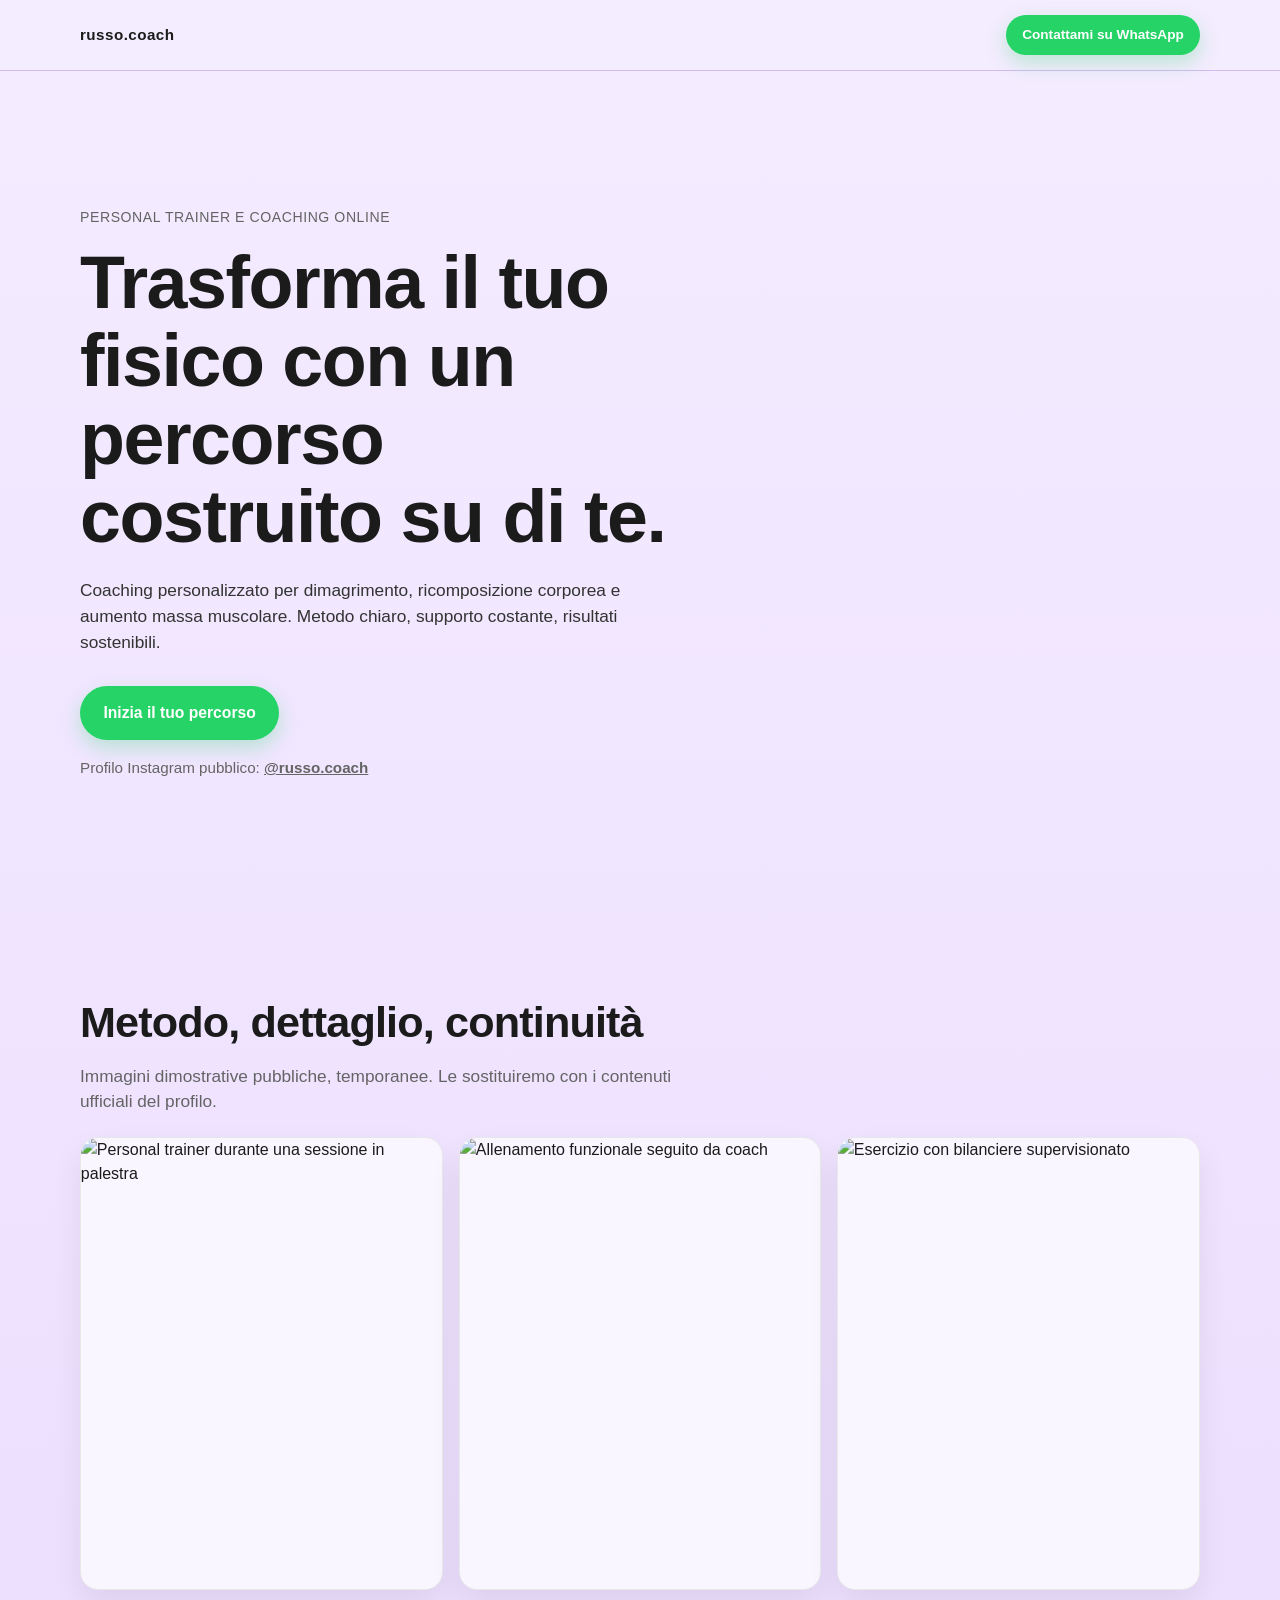
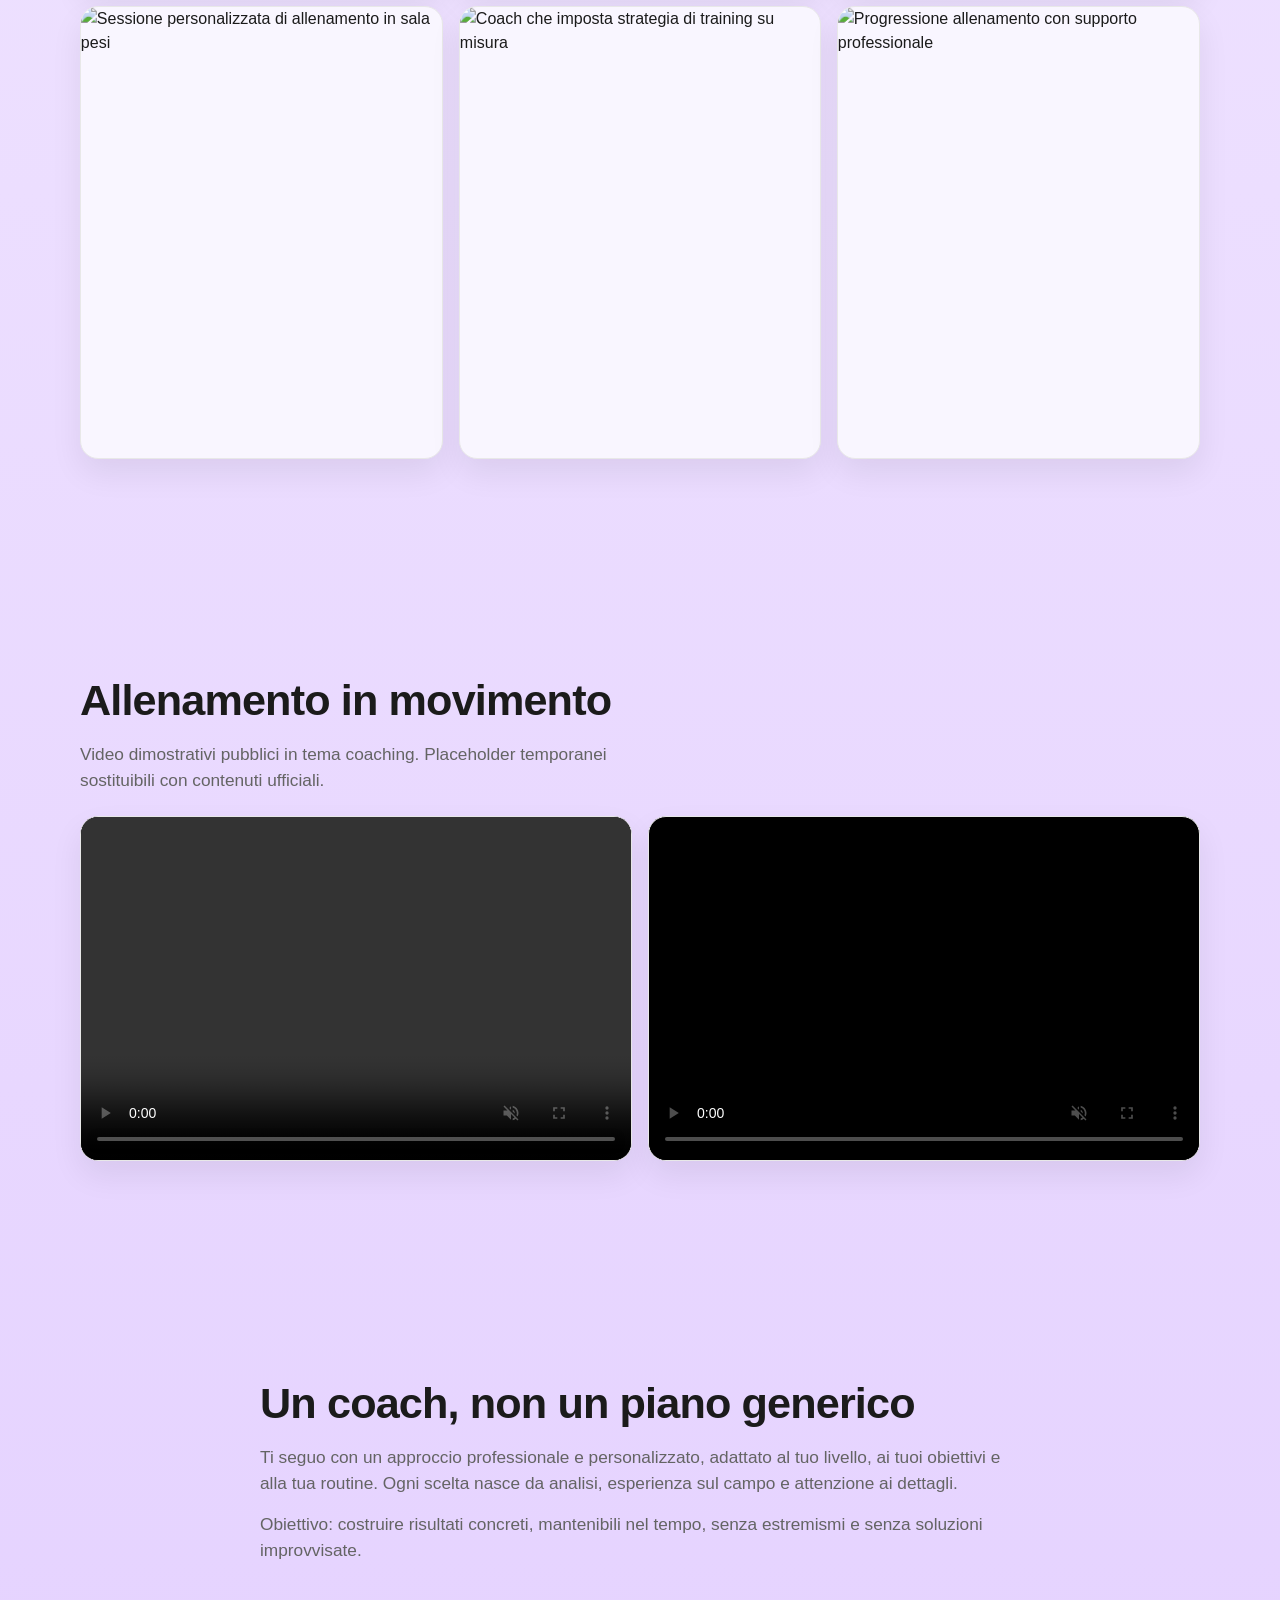
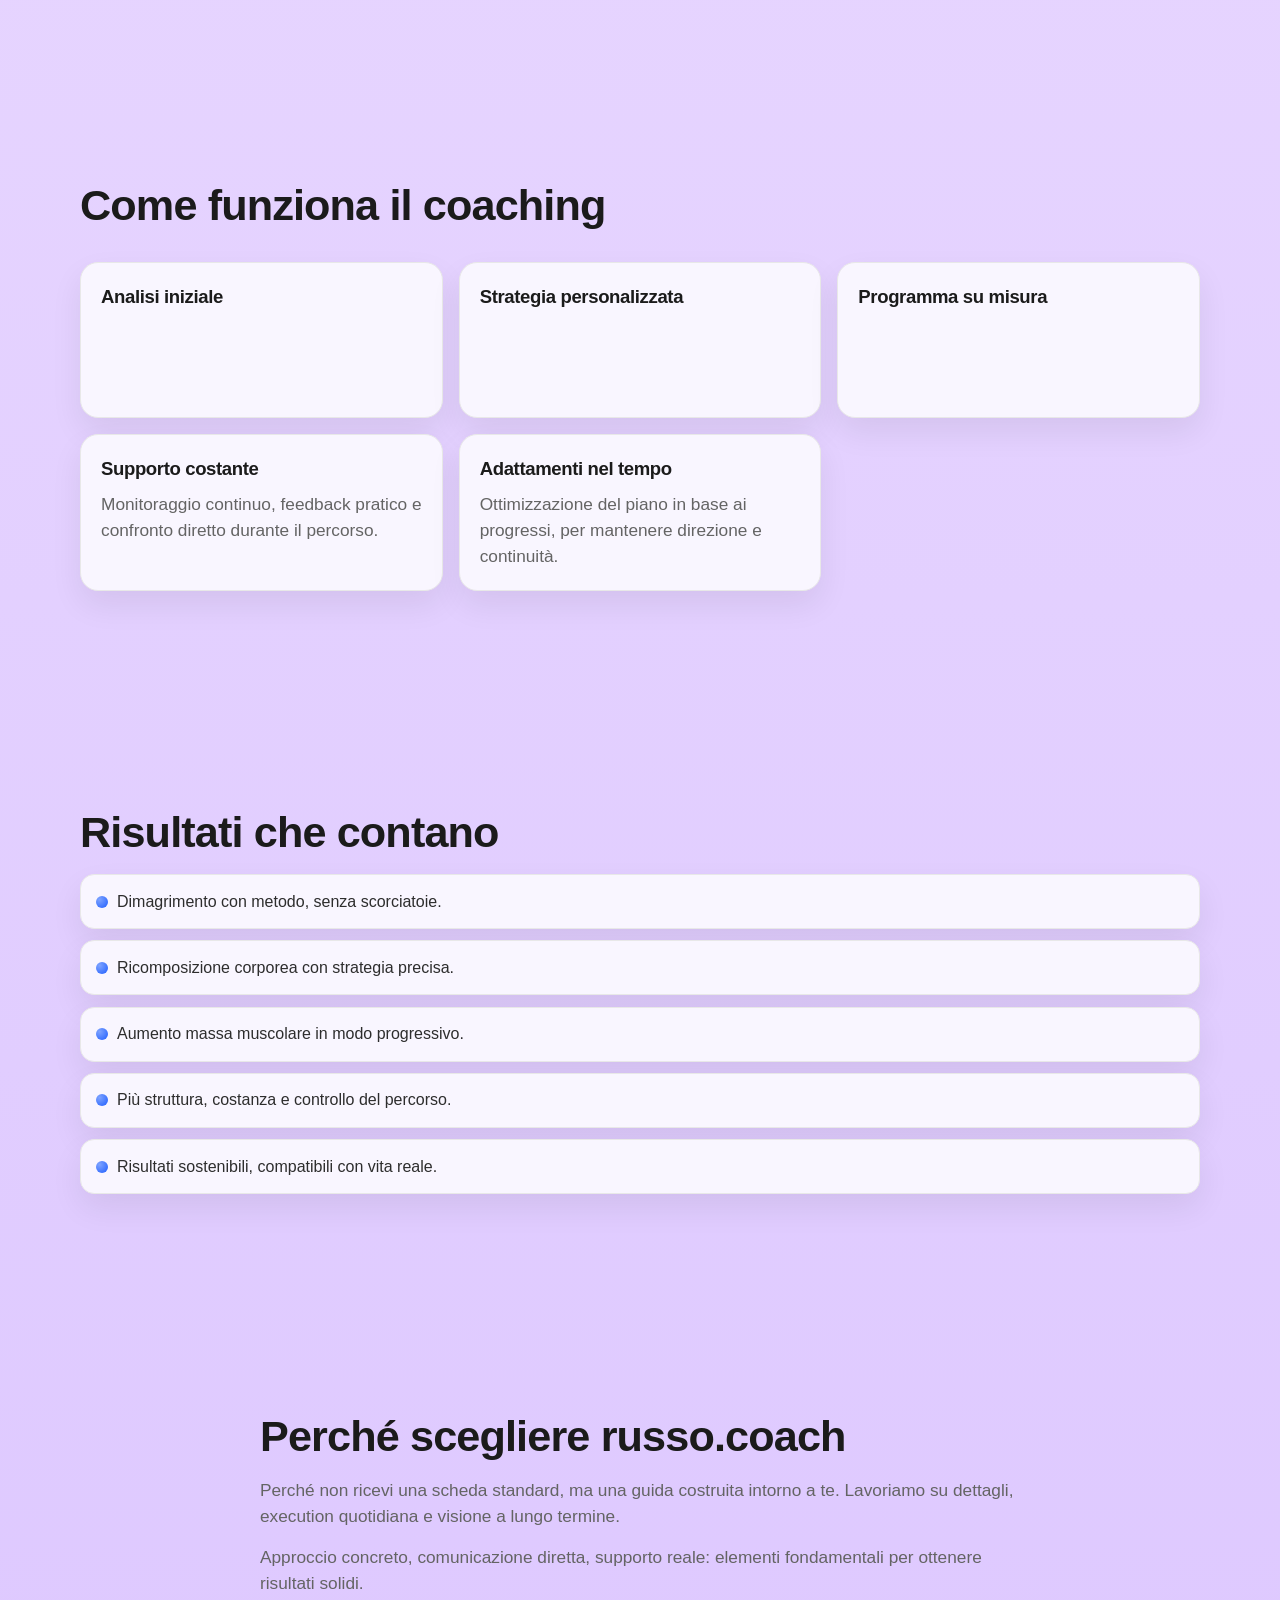
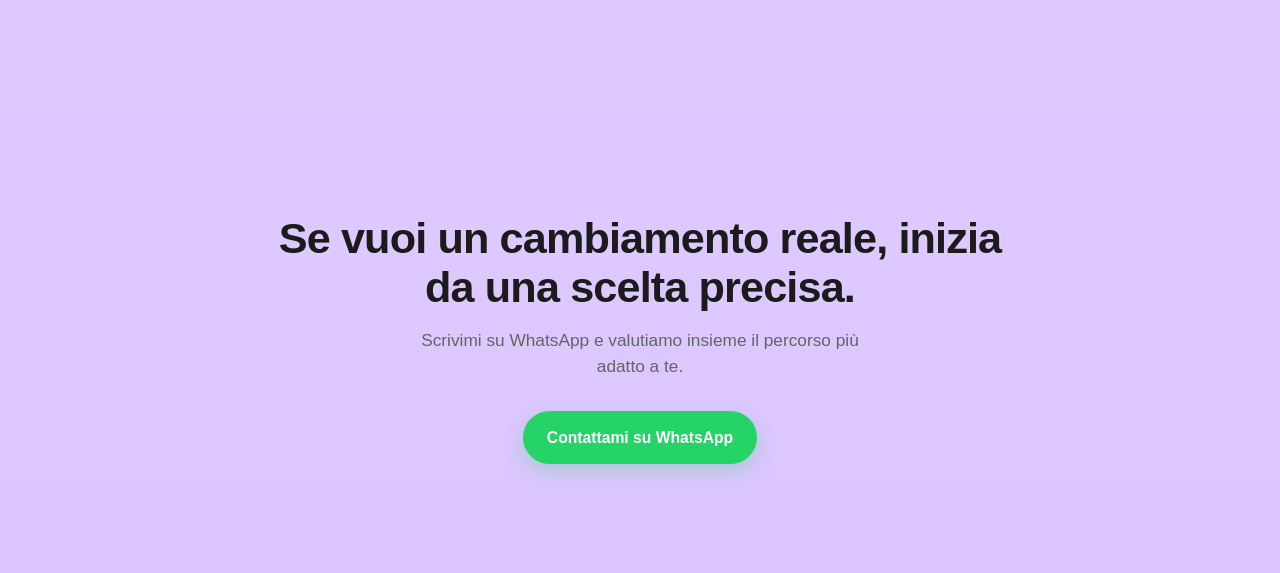
==== index.html @ 24e74a69 "Initial" ====
<!doctype html>
<html lang="it">
<head>
  <meta charset="utf-8">
  <meta name="viewport" content="width=device-width, initial-scale=1">
  <title>Russo Coach | Personal Trainer e Coaching Online</title>
  <meta name="description" content="Coaching personalizzato per ricomposizione corporea, dimagrimento e aumento massa muscolare. Percorso su misura con supporto costante.">
  <meta property="og:title" content="Russo Coach | Personal Trainer e Coaching Online">
  <meta property="og:description" content="Percorso personalizzato, supporto reale, risultati concreti e sostenibili.">
  <meta property="og:type" content="website">
  <meta property="og:locale" content="it_IT">
  <meta property="og:url" content="https://example.com">
  <!-- favicon: sostituire con /favicon.ico -->
  <link rel="stylesheet" href="style.css">
</head>
<body>
  <header class="site-header" aria-label="Intestazione principale">
    <div class="container header-inner">
      <a class="brand" href="#top" aria-label="Russo Coach">russo.coach</a>
      <a class="cta cta-small" href="https://wa.me/393336451537" target="_blank" rel="noopener noreferrer" aria-label="Contattami su WhatsApp">Contattami su WhatsApp</a>
    </div>
  </header>

  <main id="top">
    <section class="hero section reveal" aria-labelledby="hero-title">
      <div class="container">
        <p class="eyebrow">Personal Trainer e Coaching Online</p>
        <h1 id="hero-title">Trasforma il tuo fisico con un percorso costruito su di te.</h1>
        <p class="lead">Coaching personalizzato per dimagrimento, ricomposizione corporea e aumento massa muscolare. Metodo chiaro, supporto costante, risultati sostenibili.</p>
        <a class="cta" href="https://wa.me/393336451537" target="_blank" rel="noopener noreferrer">Inizia il tuo percorso</a>
        <p class="trust">Profilo Instagram pubblico: <a href="https://www.instagram.com/russo.coach/" target="_blank" rel="noopener noreferrer"><strong>@russo.coach</strong></a></p>
      </div>
    </section>

    <section class="section reveal" aria-labelledby="gallery-title">
      <div class="container">
        <h2 id="gallery-title">Metodo, dettaglio, continuità</h2>
        <p class="section-intro">Immagini dimostrative pubbliche, temporanee. Le sostituiremo con i contenuti ufficiali del profilo.</p>
        <div class="media-grid" role="list">
          <figure class="media-item" role="listitem">
            <img src="https://images.pexels.com/photos/841130/pexels-photo-841130.jpeg?auto=compress&cs=tinysrgb&w=1200" alt="Personal trainer durante una sessione in palestra">
          </figure>
          <figure class="media-item" role="listitem">
            <img src="https://images.pexels.com/photos/4164761/pexels-photo-4164761.jpeg?auto=compress&cs=tinysrgb&w=1200" alt="Allenamento funzionale seguito da coach">
          </figure>
          <figure class="media-item" role="listitem">
            <img src="https://images.pexels.com/photos/4761779/pexels-photo-4761779.jpeg?auto=compress&cs=tinysrgb&w=1200" alt="Esercizio con bilanciere supervisionato">
          </figure>
          <figure class="media-item" role="listitem">
            <img src="https://images.pexels.com/photos/6456205/pexels-photo-6456205.jpeg?auto=compress&cs=tinysrgb&w=1200" alt="Sessione personalizzata di allenamento in sala pesi">
          </figure>
          <figure class="media-item" role="listitem">
            <img src="https://images.pexels.com/photos/4498604/pexels-photo-4498604.jpeg?auto=compress&cs=tinysrgb&w=1200" alt="Coach che imposta strategia di training su misura">
          </figure>
          <figure class="media-item" role="listitem">
            <img src="https://images.pexels.com/photos/6550984/pexels-photo-6550984.jpeg?auto=compress&cs=tinysrgb&w=1200" alt="Progressione allenamento con supporto professionale">
          </figure>
        </div>
      </div>
    </section>

    <section class="section reveal" aria-labelledby="video-title">
      <div class="container">
        <h2 id="video-title">Allenamento in movimento</h2>
        <p class="section-intro">Video dimostrativi pubblici in tema coaching. Placeholder temporanei sostituibili con contenuti ufficiali.</p>
        <div class="video-grid" role="list">
          <figure class="video-item" role="listitem">
            <video controls preload="auto" playsinline muted loop data-firstframe="true">
              <source src="assets/media/video%201.mp4" type="video/mp4">
            </video>
          </figure>
          <figure class="video-item" role="listitem">
            <video controls preload="metadata" playsinline muted loop poster="https://images.pexels.com/photos/4498294/pexels-photo-4498294.jpeg?auto=compress&cs=tinysrgb&w=1200">
              <source src="https://videos.pexels.com/video-files/4498294/4498294-sd_640_360_25fps.mp4" type="video/mp4">
            </video>
          </figure>
        </div>
      </div>
    </section>

    <section class="section reveal" aria-labelledby="coach-title">
      <div class="container narrow">
        <h2 id="coach-title">Un coach, non un piano generico</h2>
        <p>Ti seguo con un approccio professionale e personalizzato, adattato al tuo livello, ai tuoi obiettivi e alla tua routine. Ogni scelta nasce da analisi, esperienza sul campo e attenzione ai dettagli.</p>
        <p>Obiettivo: costruire risultati concreti, mantenibili nel tempo, senza estremismi e senza soluzioni improvvisate.</p>
      </div>
    </section>

    <section class="section reveal" aria-labelledby="services-title">
      <div class="container">
        <h2 id="services-title">Come funziona il coaching</h2>
        <div class="cards" role="list">
          <article class="card" role="listitem">
            <h3>Analisi iniziale</h3>
            <p>Valutazione completa del punto di partenza, dello stile di vita e degli obiettivi reali.</p>
          </article>
          <article class="card" role="listitem">
            <h3>Strategia personalizzata</h3>
            <p>Definizione di un percorso chiaro, calibrato su priorità, tempi e sostenibilità.</p>
          </article>
          <article class="card" role="listitem">
            <h3>Programma su misura</h3>
            <p>Allenamento strutturato in modo progressivo, efficace e coerente con il tuo livello.</p>
          </article>
          <article class="card" role="listitem">
            <h3>Supporto costante</h3>
            <p>Monitoraggio continuo, feedback pratico e confronto diretto durante il percorso.</p>
          </article>
          <article class="card" role="listitem">
            <h3>Adattamenti nel tempo</h3>
            <p>Ottimizzazione del piano in base ai progressi, per mantenere direzione e continuità.</p>
          </article>
        </div>
      </div>
    </section>

    <section class="section reveal" aria-labelledby="benefits-title">
      <div class="container">
        <h2 id="benefits-title">Risultati che contano</h2>
        <ul class="benefits">
          <li>Dimagrimento con metodo, senza scorciatoie.</li>
          <li>Ricomposizione corporea con strategia precisa.</li>
          <li>Aumento massa muscolare in modo progressivo.</li>
          <li>Più struttura, costanza e controllo del percorso.</li>
          <li>Risultati sostenibili, compatibili con vita reale.</li>
        </ul>
      </div>
    </section>

    <section class="section reveal" aria-labelledby="why-title">
      <div class="container narrow">
        <h2 id="why-title">Perché scegliere russo.coach</h2>
        <p>Perché non ricevi una scheda standard, ma una guida costruita intorno a te. Lavoriamo su dettagli, execution quotidiana e visione a lungo termine.</p>
        <p>Approccio concreto, comunicazione diretta, supporto reale: elementi fondamentali per ottenere risultati solidi.</p>
      </div>
    </section>

    <section class="section section-cta reveal" aria-labelledby="final-cta-title">
      <div class="container narrow">
        <h2 id="final-cta-title">Se vuoi un cambiamento reale, inizia da una scelta precisa.</h2>
        <p>Scrivimi su WhatsApp e valutiamo insieme il percorso più adatto a te.</p>
        <a class="cta" href="https://wa.me/393336451537" target="_blank" rel="noopener noreferrer">Contattami su WhatsApp</a>
      </div>
    </section>
  </main>

  <script src="script.js" defer></script>
</body>
</html>
---- style.css ----
:root {
  --bg: #e8defa;
  --surface: #f9f6ff;
  --text: #1b1b1b;
  --muted: #646464;
  --line: #e8e8e8;
  --accent: #25d366;
  --accent-hover: #1fb157;
  --radius: 18px;
  --radius-sm: 999px;
  --shadow: 0 14px 32px rgba(17, 17, 17, 0.07);
  --max-width: 1120px;
  --narrow-width: 760px;
}

* {
  box-sizing: border-box;
}

html {
  scroll-behavior: smooth;
}

body {
  margin: 0;
  font-family: "Avenir Next", "Segoe UI", "Helvetica Neue", sans-serif;
  color: var(--text);
  background: linear-gradient(180deg, #f4ecff 0%, #e8d7ff 50%, #dcc6ff 100%);
  line-height: 1.5;
}

a {
  color: inherit;
}

.site-header {
  position: sticky;
  top: 0;
  z-index: 40;
  backdrop-filter: saturate(1.1) blur(8px);
  background: rgba(245, 236, 255, 0.82);
  border-bottom: 1px solid rgba(203, 182, 239, 0.9);
}

.container {
  width: min(100% - 2rem, var(--max-width));
  margin: 0 auto;
}

.narrow {
  width: min(100% - 2rem, var(--narrow-width));
}

.header-inner {
  min-height: 64px;
  display: flex;
  align-items: center;
  justify-content: space-between;
  gap: 1rem;
}

.brand {
  text-decoration: none;
  font-size: 0.95rem;
  font-weight: 700;
  letter-spacing: 0.03em;
  text-transform: lowercase;
}

.section {
  padding: 5.2rem 0;
}

.hero {
  padding-top: 7rem;
  padding-bottom: 5.8rem;
}

.eyebrow {
  margin: 0 0 1rem;
  color: var(--muted);
  font-size: 0.88rem;
  letter-spacing: 0.04em;
  text-transform: uppercase;
}

h1,
h2,
h3 {
  margin: 0;
  letter-spacing: -0.02em;
}

h1 {
  max-width: 15ch;
  font-size: clamp(2rem, 7.6vw, 4.6rem);
  line-height: 1.06;
}

h2 {
  font-size: clamp(1.55rem, 5vw, 2.7rem);
  line-height: 1.12;
  margin-bottom: 1.1rem;
}

h3 {
  font-size: 1.16rem;
  margin-bottom: 0.55rem;
}

p {
  margin: 0;
  color: var(--muted);
  font-size: clamp(1rem, 2.5vw, 1.08rem);
}

.lead {
  margin-top: 1.35rem;
  max-width: 60ch;
  color: #333;
}

.trust {
  margin-top: 1.1rem;
  font-size: 0.95rem;
}

.cta {
  display: inline-flex;
  align-items: center;
  justify-content: center;
  margin-top: 1.9rem;
  padding: 0.88rem 1.4rem;
  border-radius: var(--radius-sm);
  border: 1px solid transparent;
  background: var(--accent);
  color: #fff;
  font-weight: 600;
  font-size: 0.98rem;
  text-decoration: none;
  transition: transform 0.25s ease, background-color 0.25s ease, box-shadow 0.25s ease;
  box-shadow: 0 8px 20px rgba(37, 211, 102, 0.28);
}

.cta:hover,
.cta:focus-visible {
  background: var(--accent-hover);
  transform: translateY(-1px);
  box-shadow: 0 12px 24px rgba(31, 177, 87, 0.3);
}

.cta:focus-visible {
  outline: 3px solid rgba(37, 211, 102, 0.38);
  outline-offset: 2px;
}

.cta-small {
  margin-top: 0;
  padding: 0.58rem 0.95rem;
  font-size: 0.85rem;
}

.section p + p {
  margin-top: 0.95rem;
}

.section-intro {
  margin-bottom: 1.35rem;
  max-width: 62ch;
}

.media-grid {
  display: grid;
  gap: 0.9rem;
}

.video-grid {
  display: grid;
  gap: 0.9rem;
}

.media-item {
  margin: 0;
  border-radius: var(--radius);
  overflow: hidden;
  border: 1px solid var(--line);
  box-shadow: var(--shadow);
  background: var(--surface);
}

.media-item img {
  display: block;
  width: 100%;
  height: 100%;
  object-fit: cover;
  aspect-ratio: 4 / 5;
  transform: scale(1.001);
  transition: transform 0.6s ease;
}

.media-item:hover img,
.media-item:focus-within img {
  transform: scale(1.05);
}

.video-item {
  margin: 0;
  border-radius: var(--radius);
  overflow: hidden;
  border: 1px solid var(--line);
  box-shadow: var(--shadow);
  background: #000;
}

.video-item video {
  display: block;
  width: 100%;
  aspect-ratio: 16 / 10;
  object-fit: cover;
}

.cards {
  margin-top: 2rem;
  display: grid;
  gap: 0.9rem;
}

.card {
  background: var(--surface);
  border: 1px solid var(--line);
  border-radius: var(--radius);
  padding: 1.25rem;
  box-shadow: var(--shadow);
}

.benefits {
  margin: 1rem 0 0;
  padding: 0;
  list-style: none;
  display: grid;
  gap: 0.72rem;
}

.benefits li {
  position: relative;
  background: var(--surface);
  border: 1px solid var(--line);
  border-radius: 14px;
  padding: 0.9rem 1rem 0.9rem 2.25rem;
  box-shadow: var(--shadow);
  color: #2d2d2d;
}

.benefits li::before {
  content: "";
  position: absolute;
  left: 0.95rem;
  top: 50%;
  width: 0.75rem;
  height: 0.75rem;
  border-radius: 999px;
  background: radial-gradient(circle at 30% 30%, #7ea3ff, #1f5eff);
  transform: translateY(-50%);
}

.section-cta {
  text-align: center;
  padding-top: 5.8rem;
  padding-bottom: 7rem;
}

.section-cta p {
  max-width: 48ch;
  margin: 0 auto;
}

.reveal {
  opacity: 0;
  transform: translateY(18px);
  transition: opacity 0.6s ease, transform 0.6s ease;
}

.reveal.visible {
  opacity: 1;
  transform: none;
}

.copy-reveal {
  opacity: 0;
  transform: translateY(10px);
  transition: opacity 0.55s ease, transform 0.55s ease;
}

.copy-reveal.copy-visible {
  opacity: 1;
  transform: translateY(0);
}

@media (min-width: 720px) {
  .section {
    padding: 6.8rem 0;
  }

  .cards {
    grid-template-columns: repeat(2, minmax(0, 1fr));
    gap: 1rem;
  }

  .media-grid {
    grid-template-columns: repeat(2, minmax(0, 1fr));
    gap: 1rem;
  }

  .video-grid {
    grid-template-columns: repeat(2, minmax(0, 1fr));
    gap: 1rem;
  }

  .hero {
    padding-top: 8.5rem;
  }
}

@media (min-width: 1024px) {
  .cards {
    grid-template-columns: repeat(3, minmax(0, 1fr));
  }

  .media-grid {
    grid-template-columns: repeat(3, minmax(0, 1fr));
  }

  .video-grid {
    grid-template-columns: repeat(2, minmax(0, 1fr));
  }

  .cards .card:nth-child(4),
  .cards .card:nth-child(5) {
    grid-column: span 1;
  }

  .header-inner {
    min-height: 70px;
  }
}

@media (prefers-reduced-motion: reduce) {
  html {
    scroll-behavior: auto;
  }

  *,
  *::before,
  *::after {
    animation-duration: 0.01ms !important;
    animation-iteration-count: 1 !important;
    transition-duration: 0.01ms !important;
    scroll-behavior: auto !important;
  }

  .reveal,
  .copy-reveal,
  .reveal.visible {
    opacity: 1;
    transform: none;
  }
}
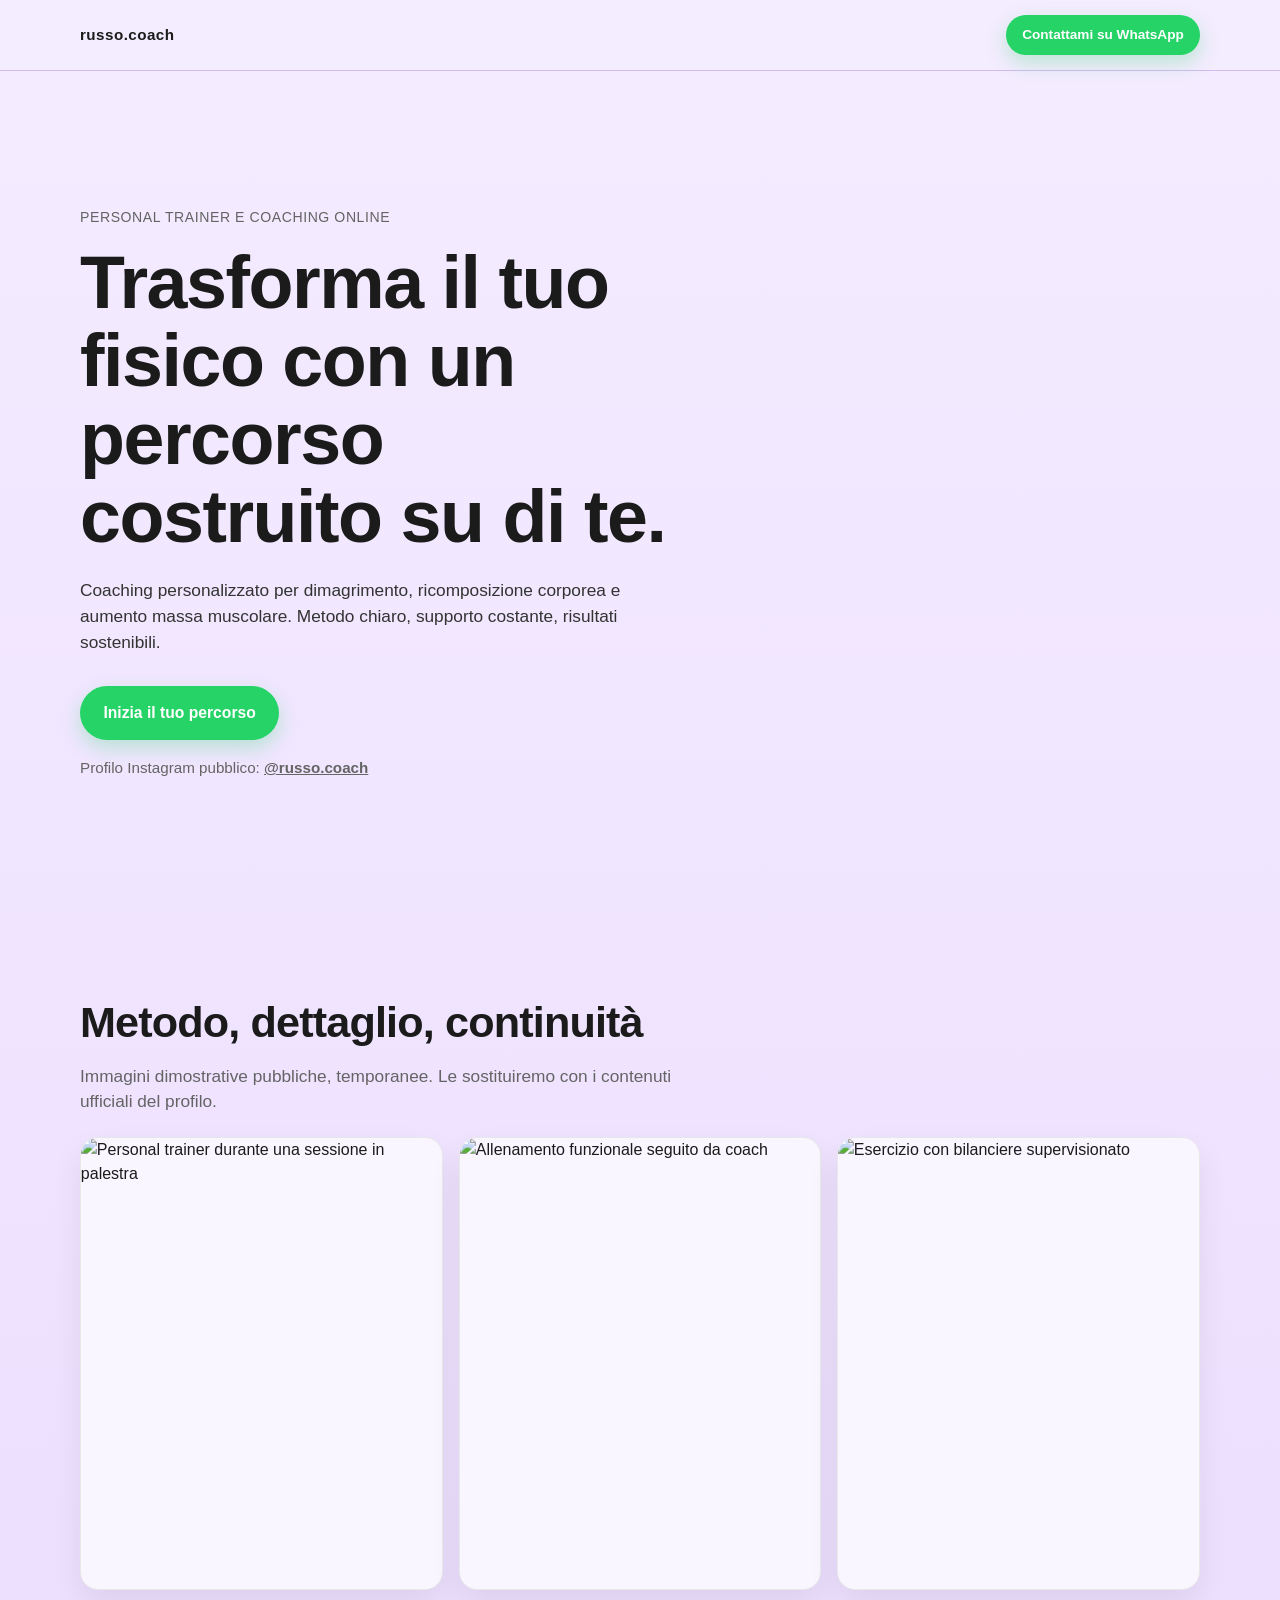
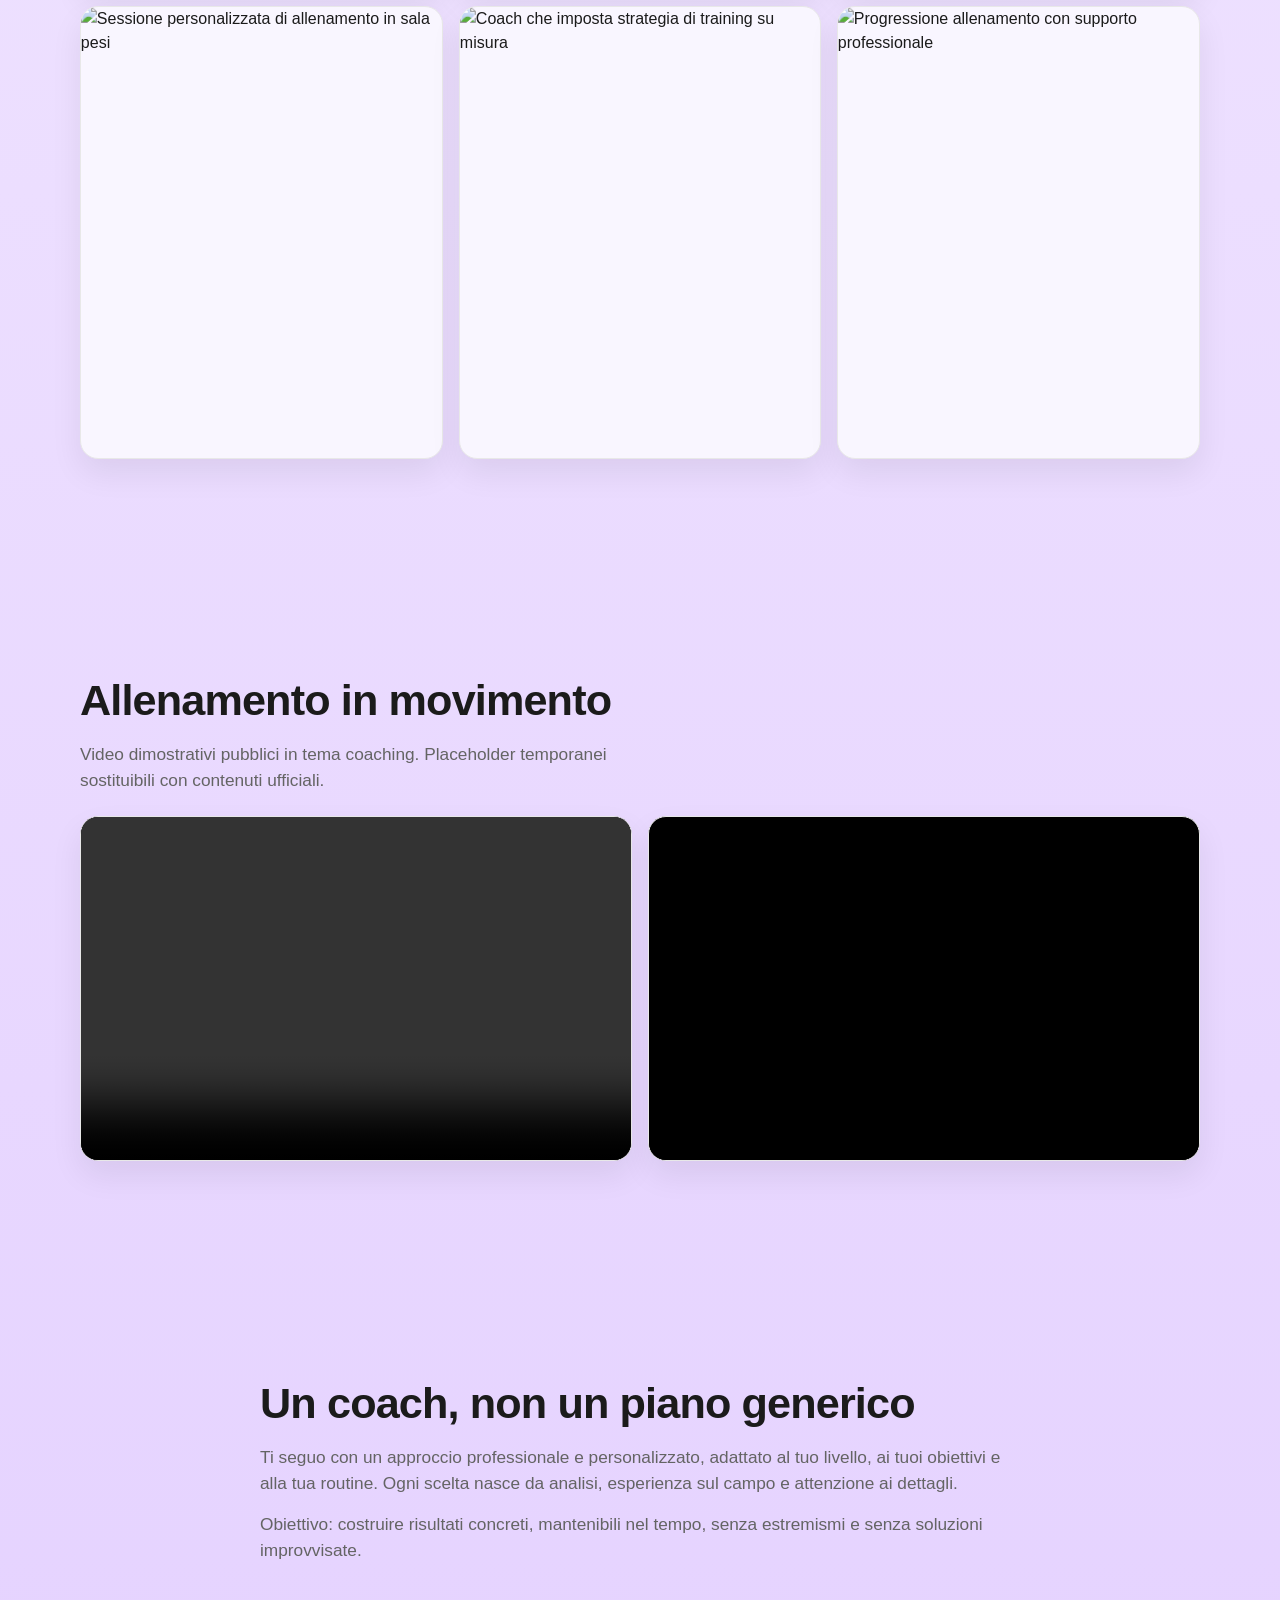
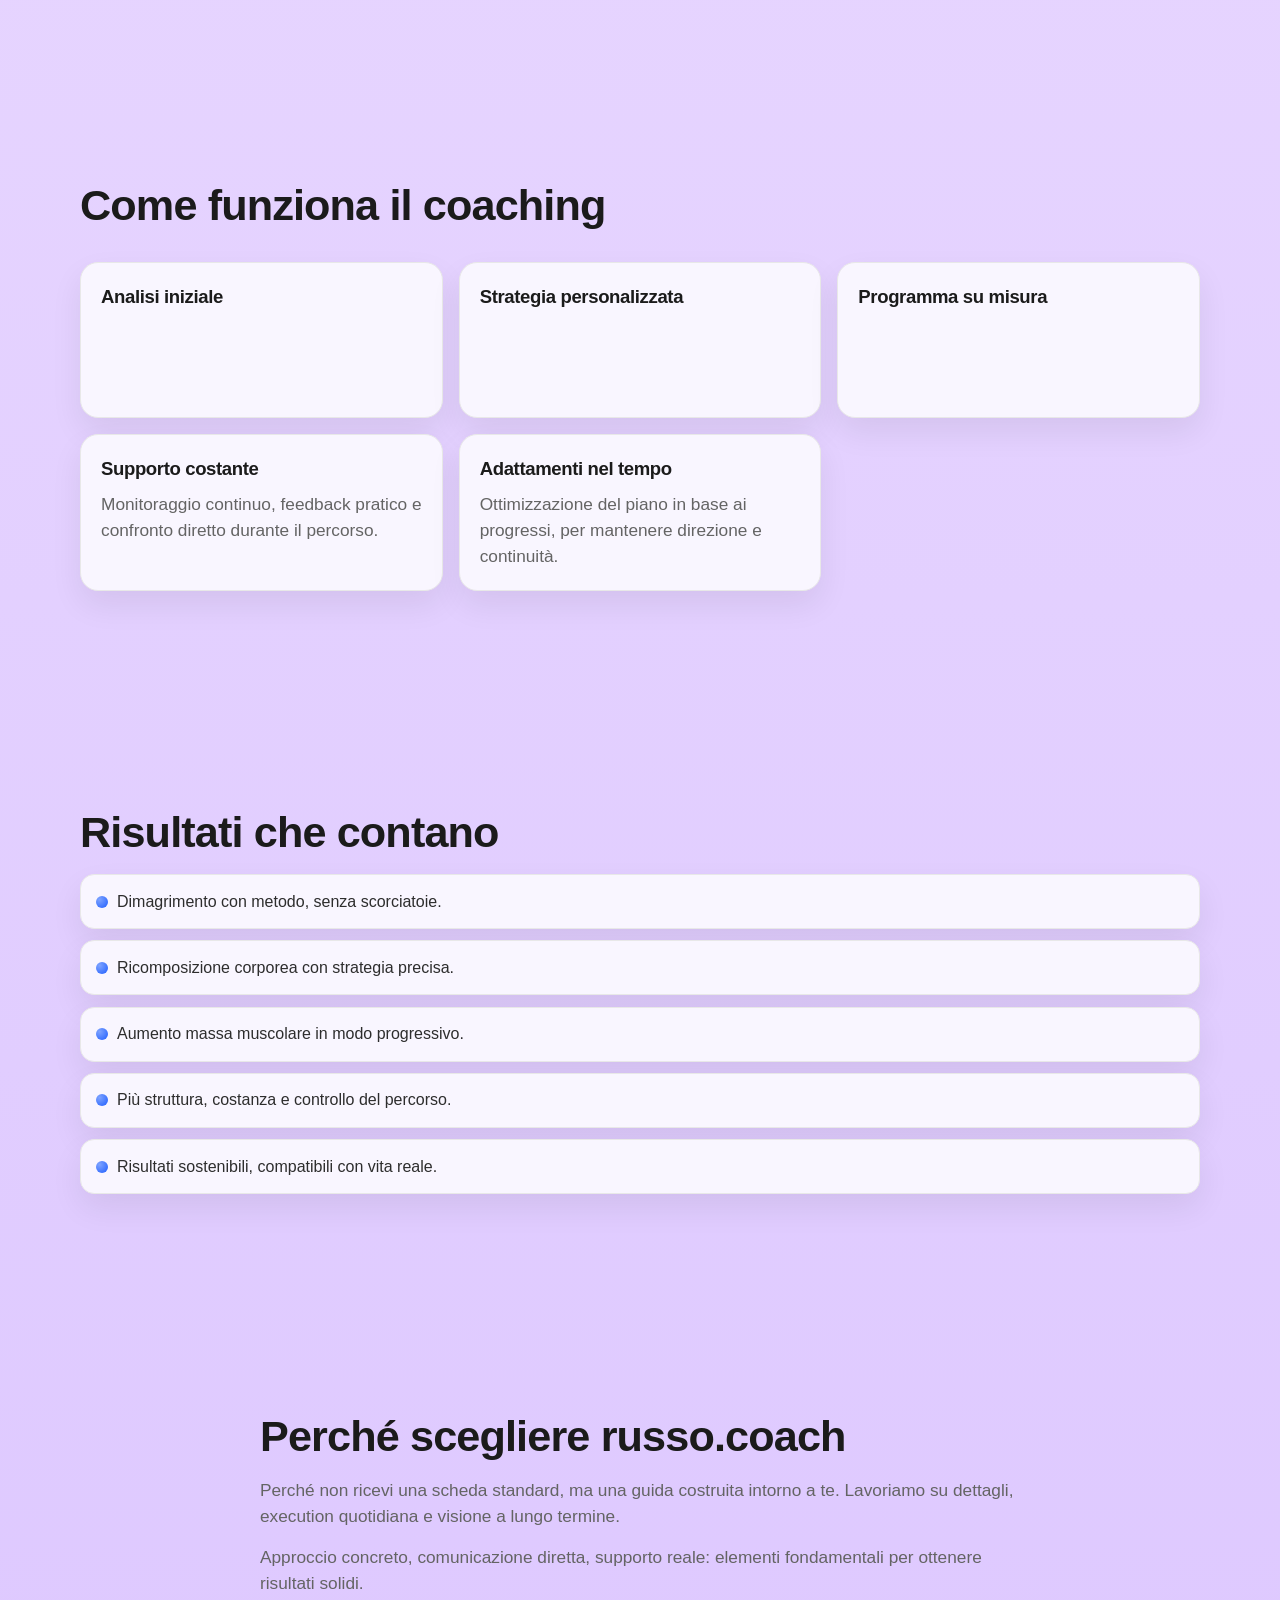
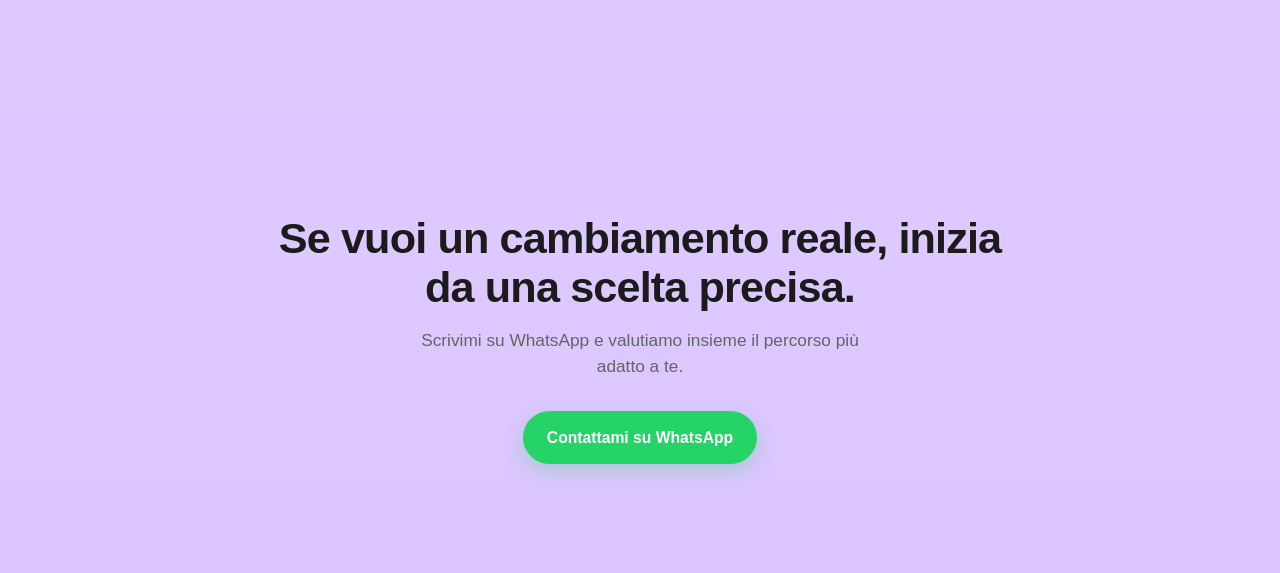
==== commit 1321695f: "aggiunta pagina contatti" ====
--- a/index.html
+++ b/index.html
@@ -27,7 +27,7 @@
         <p class="eyebrow">Personal Trainer e Coaching Online</p>
         <h1 id="hero-title">Trasforma il tuo fisico con un percorso costruito su di te.</h1>
         <p class="lead">Coaching personalizzato per dimagrimento, ricomposizione corporea e aumento massa muscolare. Metodo chiaro, supporto costante, risultati sostenibili.</p>
-        <a class="cta" href="https://wa.me/393336451537" target="_blank" rel="noopener noreferrer">Inizia il tuo percorso</a>
+        <a class="cta" href="contacts.html">Inizia il tuo percorso</a>
         <p class="trust">Profilo Instagram pubblico: <a href="https://www.instagram.com/russo.coach/" target="_blank" rel="noopener noreferrer"><strong>@russo.coach</strong></a></p>
       </div>
     </section>
--- a/style.css
+++ b/style.css
@@ -160,6 +160,21 @@
   font-size: 0.85rem;
 }
 
+.cta-outline {
+  background: transparent;
+  color: var(--text);
+  border-color: rgba(27, 27, 27, 0.18);
+  box-shadow: none;
+}
+
+.cta-outline:hover,
+.cta-outline:focus-visible {
+  background: rgba(27, 27, 27, 0.06);
+  color: var(--text);
+  transform: translateY(-1px);
+  box-shadow: none;
+}
+
 .section p + p {
   margin-top: 0.95rem;
 }
@@ -296,6 +311,58 @@
   transform: translateY(0);
 }
 
+.contact-form {
+  margin-top: 1.7rem;
+  padding: 1.25rem;
+  border: 1px solid var(--line);
+  border-radius: var(--radius);
+  background: var(--surface);
+  box-shadow: var(--shadow);
+}
+
+.field {
+  display: grid;
+  gap: 0.45rem;
+}
+
+.field + .field {
+  margin-top: 0.95rem;
+}
+
+.field label {
+  font-size: 0.93rem;
+  font-weight: 600;
+  color: #2c2c2c;
+}
+
+.field input,
+.field textarea {
+  width: 100%;
+  border: 1px solid #d9cfec;
+  border-radius: 12px;
+  padding: 0.75rem 0.85rem;
+  font: inherit;
+  color: var(--text);
+  background: #fff;
+}
+
+.field input:focus-visible,
+.field textarea:focus-visible {
+  outline: 3px solid rgba(126, 76, 206, 0.22);
+  border-color: rgba(126, 76, 206, 0.5);
+}
+
+.form-actions {
+  margin-top: 1.15rem;
+  display: flex;
+  gap: 0.7rem;
+  flex-wrap: wrap;
+}
+
+.form-actions .cta {
+  margin-top: 0;
+}
+
 @media (min-width: 720px) {
   .section {
     padding: 6.8rem 0;
